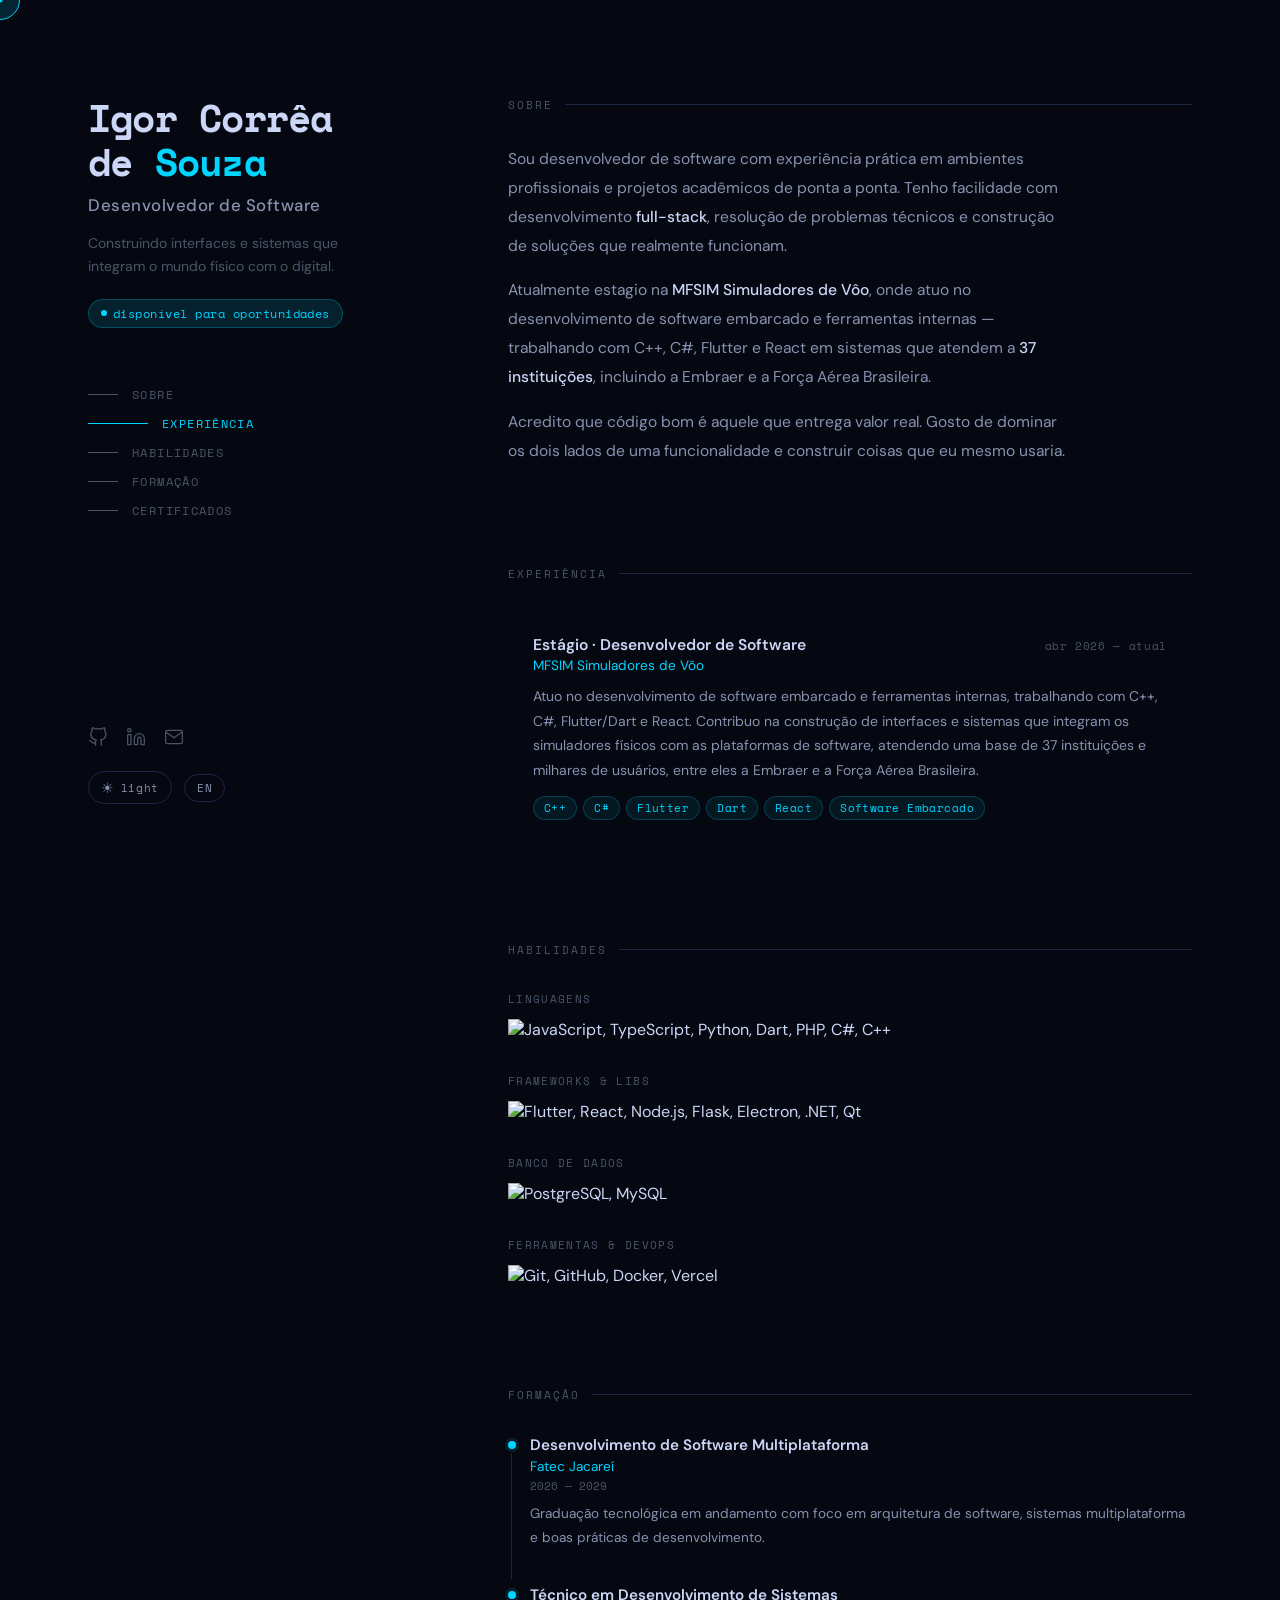
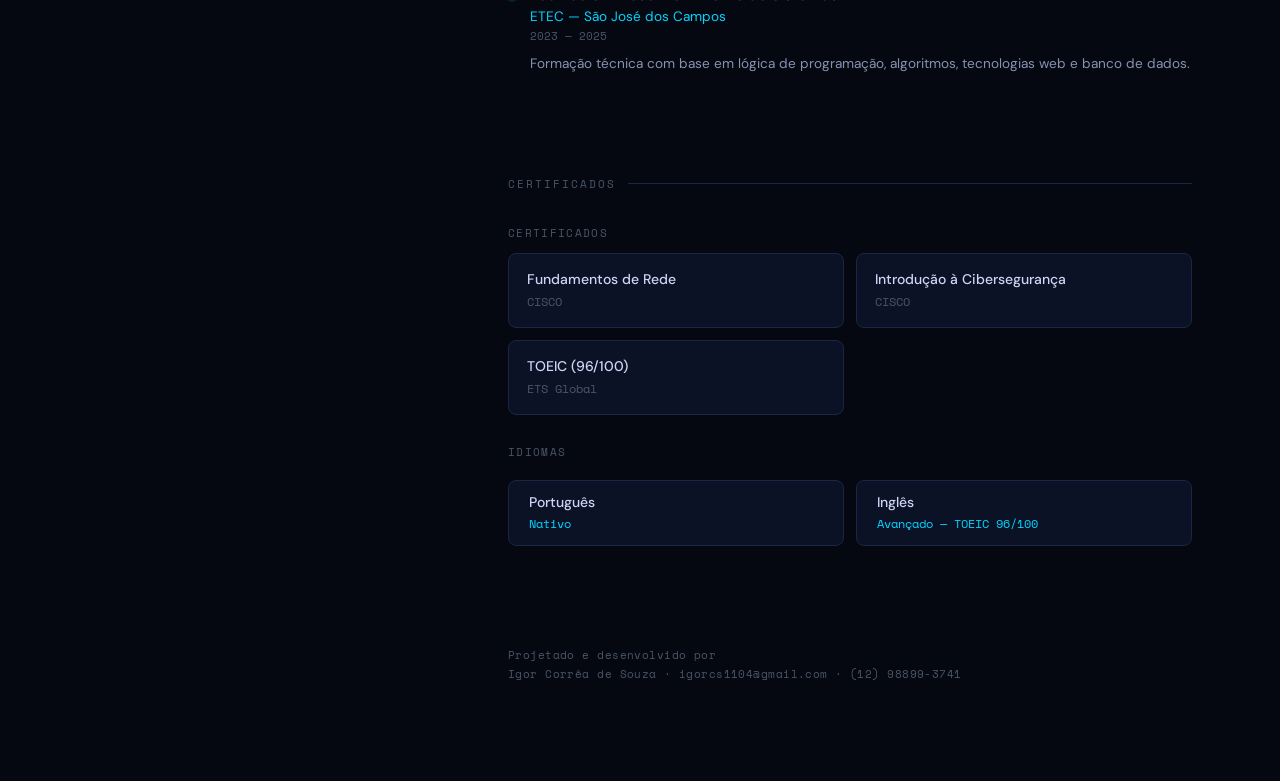
==== index.html @ 8dcab830 "fix project directory" ====
<!DOCTYPE html>
<html lang="pt-BR">
<head>
<meta charset="UTF-8"/>
<meta name="viewport" content="width=device-width, initial-scale=1.0"/>
<title>Igor Corrêa de Souza — Desenvolvedor de Software</title>
<link rel="preconnect" href="https://fonts.googleapis.com"/>
<link rel="preconnect" href="https://fonts.gstatic.com" crossorigin/>
<link rel="stylesheet" href="static/style.css">
<link href="https://fonts.googleapis.com/css2?family=Space+Mono:ital,wght@0,400;0,700;1,400&family=DM+Sans:ital,opsz,wght@0,9..40,300;0,9..40,400;0,9..40,500;0,9..40,600;1,9..40,300&display=swap" rel="stylesheet"/>
</head>
<body data-theme="dark">

<div id="cursor"></div>
<div id="cursor-dot"></div>

<div class="layout">
  <!-- SIDEBAR -->
  <aside class="sidebar">
    <div class="sidebar-top">
      <h1 class="name">Igor Corrêa<br>de <span>Souza</span></h1>
      <p class="title" data-i18n="title">Desenvolvedor de Software</p>
      <p class="tagline" data-i18n="tagline">Construindo interfaces e sistemas que integram o mundo físico com o digital.</p>
      <div class="status-badge">
        <span class="status-dot"></span>
        <span data-i18n="status">disponível para oportunidades</span>
      </div>
      <nav>
        <a class="nav-item active" href="#about">
          <span class="nav-line"></span>
          <span data-i18n="nav-about">Sobre</span>
        </a>
        <a class="nav-item" href="#experience">
          <span class="nav-line"></span>
          <span data-i18n="nav-experience">Experiência</span>
        </a>
        <a class="nav-item" href="#skills">
          <span class="nav-line"></span>
          <span data-i18n="nav-skills">Habilidades</span>
        </a>
        <a class="nav-item" href="#education">
          <span class="nav-line"></span>
          <span data-i18n="nav-education">Formação</span>
        </a>
        <a class="nav-item" href="#certs">
          <span class="nav-line"></span>
          <span data-i18n="nav-certs">Certificados</span>
        </a>
      </nav>
    </div>

    <div class="sidebar-bottom">
      <div class="social-links">
        <a class="social-link" href="https://github.com/igorcsouzaa" target="_blank" title="GitHub" aria-label="GitHub">
          <svg viewBox="0 0 24 24" fill="none" stroke="currentColor" stroke-width="1.5" stroke-linecap="round" stroke-linejoin="round"><path d="M9 19c-5 1.5-5-2.5-7-3m14 6v-3.87a3.37 3.37 0 0 0-.94-2.61c3.14-.35 6.44-1.54 6.44-7A5.44 5.44 0 0 0 20 4.77 5.07 5.07 0 0 0 19.91 1S18.73.65 16 2.48a13.38 13.38 0 0 0-7 0C6.27.65 5.09 1 5.09 1A5.07 5.07 0 0 0 5 4.77a5.44 5.44 0 0 0-1.5 3.78c0 5.42 3.3 6.61 6.44 7A3.37 3.37 0 0 0 9 18.13V22"/></svg>
        </a>
        <a class="social-link" href="https://www.linkedin.com/in/igor-correa-de-souza/" target="_blank" title="LinkedIn" aria-label="LinkedIn">
          <svg viewBox="0 0 24 24" fill="none" stroke="currentColor" stroke-width="1.5" stroke-linecap="round" stroke-linejoin="round"><path d="M16 8a6 6 0 0 1 6 6v7h-4v-7a2 2 0 0 0-2-2 2 2 0 0 0-2 2v7h-4v-7a6 6 0 0 1 6-6z"/><rect x="2" y="9" width="4" height="12"/><circle cx="4" cy="4" r="2"/></svg>
        </a>
        <a class="social-link" href="mailto:igorcs1104@gmail.com" title="Email" aria-label="Email">
          <svg viewBox="0 0 24 24" fill="none" stroke="currentColor" stroke-width="1.5" stroke-linecap="round" stroke-linejoin="round"><path d="M4 4h16c1.1 0 2 .9 2 2v12c0 1.1-.9 2-2 2H4c-1.1 0-2-.9-2-2V6c0-1.1.9-2 2-2z"/><polyline points="22,6 12,13 2,6"/></svg>
        </a>
      </div>
      <div class="controls">
        <button class="theme-toggle" id="themeBtn" aria-label="Toggle theme">
          <span class="theme-icon" id="themeIcon">☀</span>
          <span id="themeLabel">light</span>
        </button>
        <button class="lang-toggle" id="langBtn" aria-label="Toggle language">EN</button>
      </div>
    </div>
  </aside>

  <!-- MAIN CONTENT -->
  <main class="content">

    <!-- ABOUT -->
    <section id="about">
      <p class="section-label" data-i18n="nav-about">Sobre</p>
      <div class="about-text" id="about-text"></div>
    </section>

    <!-- EXPERIENCE -->
    <section id="experience">
      <p class="section-label" data-i18n="nav-experience">Experiência</p>
      <div id="experience-list"></div>
    </section>

    <!-- SKILLS -->
    <section id="skills">
      <p class="section-label" data-i18n="nav-skills">Habilidades</p>
      <div id="skills-content"></div>
    </section>

    <!-- EDUCATION -->
    <section id="education">
      <p class="section-label" data-i18n="nav-education">Formação</p>
      <div id="education-list"></div>
    </section>

    <!-- CERTS -->
    <section id="certs">
      <p class="section-label" data-i18n="nav-certs">Certificados & Idiomas</p>
      <div id="certs-content"></div>
    </section>

    <footer>
      <p data-i18n="footer-built">Projetado e desenvolvido por</p>
      <p>Igor Corrêa de Souza · <a href="mailto:igorcs1104@gmail.com">igorcs1104@gmail.com</a> · <a href="tel:+5512988993741">(12) 98899-3741</a></p>
    </footer>

  </main>
</div>
<script src="static/script.js"></script>
</body>
</html>
---- static/style.css ----
*,*::before,*::after{box-sizing:border-box;margin:0;padding:0}

:root{
--bg-primary:#050810;
--bg-secondary:#080d1a;
--bg-card:#0c1225;
--bg-hover:#0f1730;
--accent:#00d4ff;
--accent-dim:rgba(0,212,255,0.12);
--accent-glow:rgba(0,212,255,0.06);
--text-primary:#ccd6f6;
--text-secondary:#8892b0;
--text-muted:#4a5568;
--border:#1a2744;
--border-accent:rgba(0,212,255,0.25);
--nav-active:#00d4ff;
--tag-bg:rgba(0,212,255,0.08);
--tag-color:#00d4ff;
--tag-border:rgba(0,212,255,0.2);
--timeline-dot:#00d4ff;
--scrollbar:#1a2744;
--cursor-color:rgba(0,212,255,0.15);
}

[data-theme="light"]{
--bg-primary:#faf7f2;
--bg-secondary:#f5f0e8;
--bg-card:#fff;
--bg-hover:#f0ebe0;
--accent:#5c6bc0;
--accent-dim:rgba(92,107,192,0.1);
--accent-glow:rgba(92,107,192,0.05);
--text-primary:#2d3748;
--text-secondary:#718096;
--text-muted:#a0aec0;
--border:#e2d9cc;
--border-accent:rgba(92,107,192,0.25);
--nav-active:#5c6bc0;
--tag-bg:rgba(92,107,192,0.08);
--tag-color:#5c6bc0;
--tag-border:rgba(92,107,192,0.2);
--timeline-dot:#5c6bc0;
--scrollbar:#e2d9cc;
--cursor-color:rgba(92,107,192,0.12);
}

html{scroll-behavior:smooth}

body{
font-family:'DM Sans',sans-serif;
background:var(--bg-primary);
color:var(--text-primary);
min-height:100vh;
transition:background 0.4s ease,color 0.3s ease;
cursor:none;
}

#cursor{
position:fixed;
width:40px;height:40px;
border-radius:50%;
background:var(--cursor-color);
border:1px solid var(--accent);
pointer-events:none;
z-index:9999;
transform:translate(-50%,-50%);
transition:transform 0.08s ease,opacity 0.3s,background 0.3s,border-color 0.3s;
mix-blend-mode:normal;
}
#cursor-dot{
position:fixed;
width:5px;height:5px;
border-radius:50%;
background:var(--accent);
pointer-events:none;
z-index:10000;
transform:translate(-50%,-50%);
transition:transform 0.04s ease,background 0.3s;
}
#cursor.hovering{width:60px;height:60px;background:var(--accent-dim)}

::selection{background:var(--accent-dim);color:var(--accent)}

::-webkit-scrollbar{width:4px}
::-webkit-scrollbar-track{background:transparent}
::-webkit-scrollbar-thumb{background:var(--scrollbar);border-radius:4px}

.layout{
display:flex;
max-width:1200px;
margin:0 auto;
min-height:100vh;
padding:0 48px;
gap:80px;
}

/* LEFT SIDE */
.sidebar{
width:340px;
min-width:340px;
padding:96px 0 96px;
position:sticky;
top:0;
height:100vh;
display:flex;
flex-direction:column;
justify-content:space-between;
}

.sidebar-top{}

.name{
font-family:'Space Mono',monospace;
font-size:2.4rem;
font-weight:700;
color:var(--text-primary);
line-height:1.15;
letter-spacing:-0.02em;
transition:color 0.3s;
}
.name span{color:var(--accent)}

.title{
font-size:1.05rem;
font-weight:500;
color:var(--text-secondary);
margin-top:10px;
letter-spacing:0.03em;
transition:color 0.3s;
}

.tagline{
font-size:0.875rem;
color:var(--text-muted);
margin-top:16px;
line-height:1.65;
max-width:260px;
transition:color 0.3s;
}

.status-badge{
display:inline-flex;
align-items:center;
gap:6px;
margin-top:20px;
padding:5px 12px;
border-radius:20px;
background:var(--accent-dim);
border:1px solid var(--border-accent);
font-size:0.75rem;
font-family:'Space Mono',monospace;
color:var(--accent);
letter-spacing:0.04em;
}
.status-dot{
width:6px;height:6px;
border-radius:50%;
background:var(--accent);
animation:pulse 2s infinite;
}
@keyframes pulse{0%,100%{opacity:1}50%{opacity:0.3}}

nav{margin-top:52px}
.nav-item{
display:flex;
align-items:center;
gap:14px;
padding:6px 0;
cursor:pointer;
text-decoration:none;
color:var(--text-muted);
font-family:'Space Mono',monospace;
font-size:0.72rem;
letter-spacing:0.12em;
text-transform:uppercase;
transition:color 0.2s;
}
.nav-line{
width:30px;height:1px;
background:var(--text-muted);
transition:width 0.3s,background 0.2s;
}
.nav-item:hover,.nav-item.active{color:var(--nav-active)}
.nav-item:hover .nav-line,.nav-item.active .nav-line{
width:60px;
background:var(--nav-active);
}

.sidebar-bottom{}

.social-links{
display:flex;
gap:18px;
margin-bottom:24px;
}
.social-link{
color:var(--text-muted);
text-decoration:none;
transition:color 0.2s,transform 0.2s;
display:flex;
align-items:center;
}
.social-link:hover{color:var(--accent);transform:translateY(-2px)}
.social-link svg{width:20px;height:20px}

.controls{
display:flex;
align-items:center;
gap:12px;
}

.theme-toggle{
background:none;
border:1px solid var(--border);
border-radius:20px;
padding:5px 12px;
cursor:pointer;
font-family:'Space Mono',monospace;
font-size:0.68rem;
color:var(--text-secondary);
letter-spacing:0.06em;
transition:all 0.2s;
display:flex;
align-items:center;
gap:6px;
}
.theme-toggle:hover{border-color:var(--accent);color:var(--accent)}
.theme-icon{font-size:14px}

.lang-toggle{
background:none;
border:1px solid var(--border);
border-radius:20px;
padding:5px 12px;
cursor:pointer;
font-family:'Space Mono',monospace;
font-size:0.68rem;
color:var(--text-secondary);
letter-spacing:0.06em;
transition:all 0.2s;
}
.lang-toggle:hover{border-color:var(--accent);color:var(--accent)}

/* RIGHT SIDE */
.content{
flex:1;
padding:96px 0 96px;
}

section{
margin-bottom:100px;
scroll-margin-top:96px;
}

.section-label{
font-family:'Space Mono',monospace;
font-size:0.7rem;
letter-spacing:0.18em;
text-transform:uppercase;
color:var(--text-muted);
margin-bottom:32px;
display:flex;
align-items:center;
gap:12px;
}
.section-label::after{
content:'';
flex:1;
height:1px;
background:var(--border);
}

.about-text{
font-size:0.975rem;
line-height:1.85;
color:var(--text-secondary);
max-width:560px;
}
.about-text p{margin-bottom:16px}
.about-text p:last-child{margin-bottom:0}
.about-text strong,.highlight{color:var(--text-primary);font-weight:500}
.about-link{color:var(--accent);text-decoration:none;border-bottom:1px solid transparent;transition:border-color 0.2s}
.about-link:hover{border-color:var(--accent)}

/* EXPERIENCE */
.exp-card{
position:relative;
padding:20px 24px;
border-radius:8px;
border:1px solid transparent;
margin-bottom:4px;
transition:background 0.2s,border-color 0.2s;
cursor:default;
}
.exp-card:hover{
background:var(--bg-card);
border-color:var(--border);
}
.exp-header{
display:flex;
justify-content:space-between;
align-items:flex-start;
gap:16px;
margin-bottom:6px;
}
.exp-period{
font-family:'Space Mono',monospace;
font-size:0.68rem;
color:var(--text-muted);
letter-spacing:0.06em;
white-space:nowrap;
margin-top:3px;
}
.exp-role{
font-size:0.975rem;
font-weight:600;
color:var(--text-primary);
transition:color 0.2s;
}
.exp-card:hover .exp-role{color:var(--accent)}
.exp-company{
font-size:0.85rem;
color:var(--accent);
margin-top:2px;
font-weight:400;
}
.exp-desc{
font-size:0.875rem;
line-height:1.75;
color:var(--text-secondary);
margin-top:10px;
}
.exp-tags{
display:flex;
flex-wrap:wrap;
gap:6px;
margin-top:14px;
}
.tag{
font-family:'Space Mono',monospace;
font-size:0.68rem;
padding:3px 10px;
border-radius:20px;
background:var(--tag-bg);
color:var(--tag-color);
border:1px solid var(--tag-border);
letter-spacing:0.04em;
}

/* SKILLS */
.skills-group{
margin-bottom:32px;
}
.skills-group-label{
font-family:'Space Mono',monospace;
font-size:0.7rem;
letter-spacing:0.12em;
text-transform:uppercase;
color:var(--text-muted);
margin-bottom:12px;
}
.skills-grid{
display:flex;
flex-wrap:wrap;
gap:8px;
}
.skill-badge{
display:flex;
align-items:center;
gap:7px;
padding:6px 14px;
border-radius:6px;
border:1px solid var(--border);
background:var(--bg-card);
font-size:0.82rem;
color:var(--text-secondary);
transition:all 0.2s;
}
.skill-badge:hover{
border-color:var(--border-accent);
color:var(--text-primary);
background:var(--accent-dim);
}
.skill-icon{font-size:15px}

/* EDUCATION */
.edu-item{
position:relative;
padding-left:22px;
margin-bottom:36px;
}
.edu-item::before{
content:'';
position:absolute;
left:0;top:6px;
width:8px;height:8px;
border-radius:50%;
background:var(--timeline-dot);
box-shadow:0 0 0 3px var(--accent-dim);
}
.edu-item::after{
content:'';
position:absolute;
left:3px;top:18px;
width:1px;
height:calc(100% + 12px);
background:var(--border);
}
.edu-item:last-child::after{display:none}
.edu-degree{
font-size:0.95rem;
font-weight:600;
color:var(--text-primary);
}
.edu-school{
font-size:0.85rem;
color:var(--accent);
margin-top:3px;
}
.edu-period{
font-family:'Space Mono',monospace;
font-size:0.68rem;
color:var(--text-muted);
margin-top:3px;
}
.edu-desc{
font-size:0.85rem;
line-height:1.7;
color:var(--text-secondary);
margin-top:8px;
}

/* CERTS */
.cert-grid{
display:grid;
grid-template-columns:1fr 1fr;
gap:12px;
}
.cert-card{
padding:16px 18px;
border-radius:8px;
background:var(--bg-card);
border:1px solid var(--border);
transition:all 0.2s;
}
.cert-card:hover{border-color:var(--border-accent);transform:translateY(-2px)}
.cert-name{font-size:0.875rem;font-weight:500;color:var(--text-primary)}
.cert-issuer{font-size:0.78rem;color:var(--text-muted);margin-top:4px;font-family:'Space Mono',monospace}

.lang-grid{
display:flex;
gap:12px;
margin-top:20px;
}
.lang-card{
padding:12px 20px;
border-radius:8px;
background:var(--bg-card);
border:1px solid var(--border);
flex:1;
}
.lang-name{font-size:0.875rem;font-weight:500;color:var(--text-primary)}
.lang-level{font-size:0.78rem;color:var(--accent);margin-top:3px;font-family:'Space Mono',monospace}

footer{
font-family:'Space Mono',monospace;
font-size:0.68rem;
color:var(--text-muted);
letter-spacing:0.04em;
line-height:1.8;
}
footer a{color:var(--text-muted);text-decoration:none;transition:color 0.2s}
footer a:hover{color:var(--accent)}

/* ANIMATIONS */
@keyframes fadeUp{
from{opacity:0;transform:translateY(24px)}
to{opacity:1;transform:translateY(0)}
}
.sidebar-top{animation:fadeUp 0.7s ease both}
nav{animation:fadeUp 0.7s 0.1s ease both}
.sidebar-bottom{animation:fadeUp 0.7s 0.2s ease both}
.content section{animation:fadeUp 0.7s ease both}
.content section:nth-child(2){animation-delay:0.1s}
.content section:nth-child(3){animation-delay:0.15s}
.content section:nth-child(4){animation-delay:0.2s}
.content section:nth-child(5){animation-delay:0.25s}

/* RESPONSIVE */
@media(max-width:900px){
body{cursor:auto}
#cursor,#cursor-dot{display:none}
.layout{flex-direction:column;padding:0 24px;gap:0}
.sidebar{position:static;width:100%;min-width:auto;height:auto;padding:48px 0 32px}
.content{padding:0 0 64px}
.cert-grid{grid-template-columns:1fr}
}
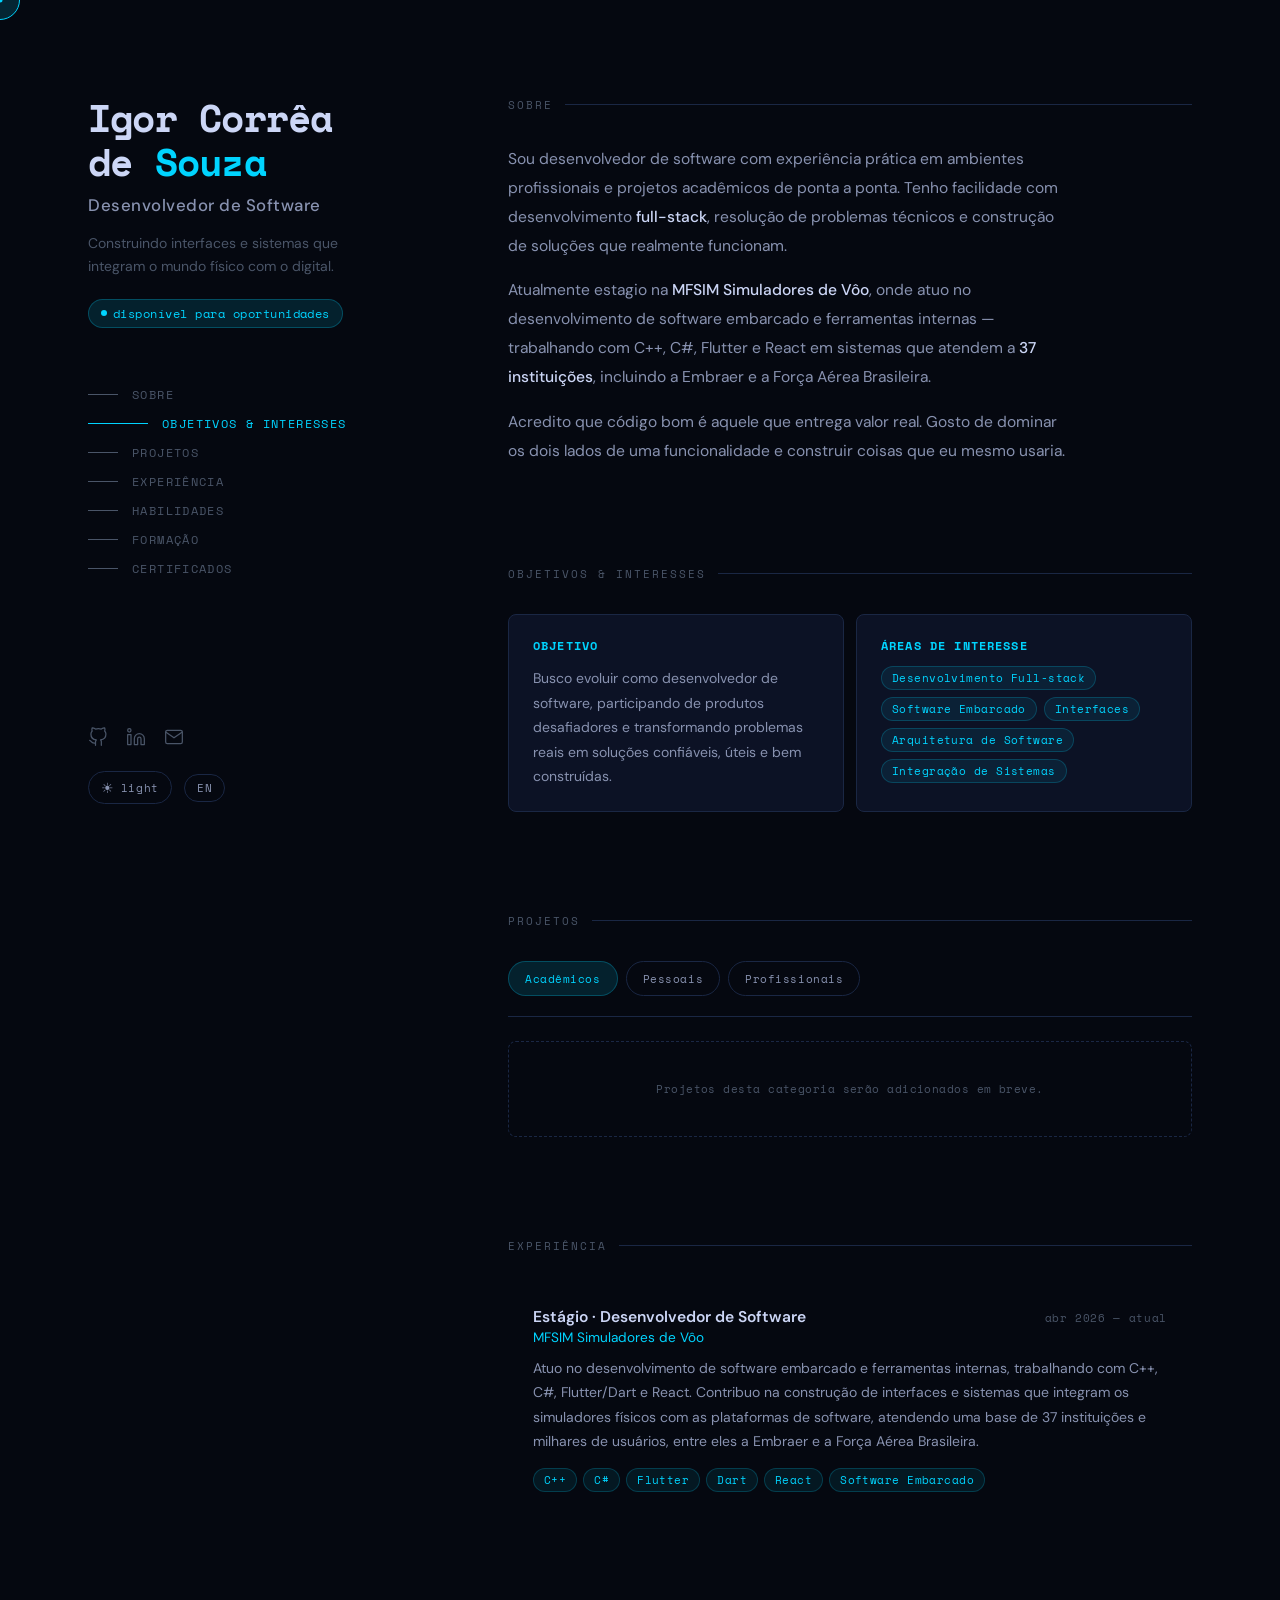
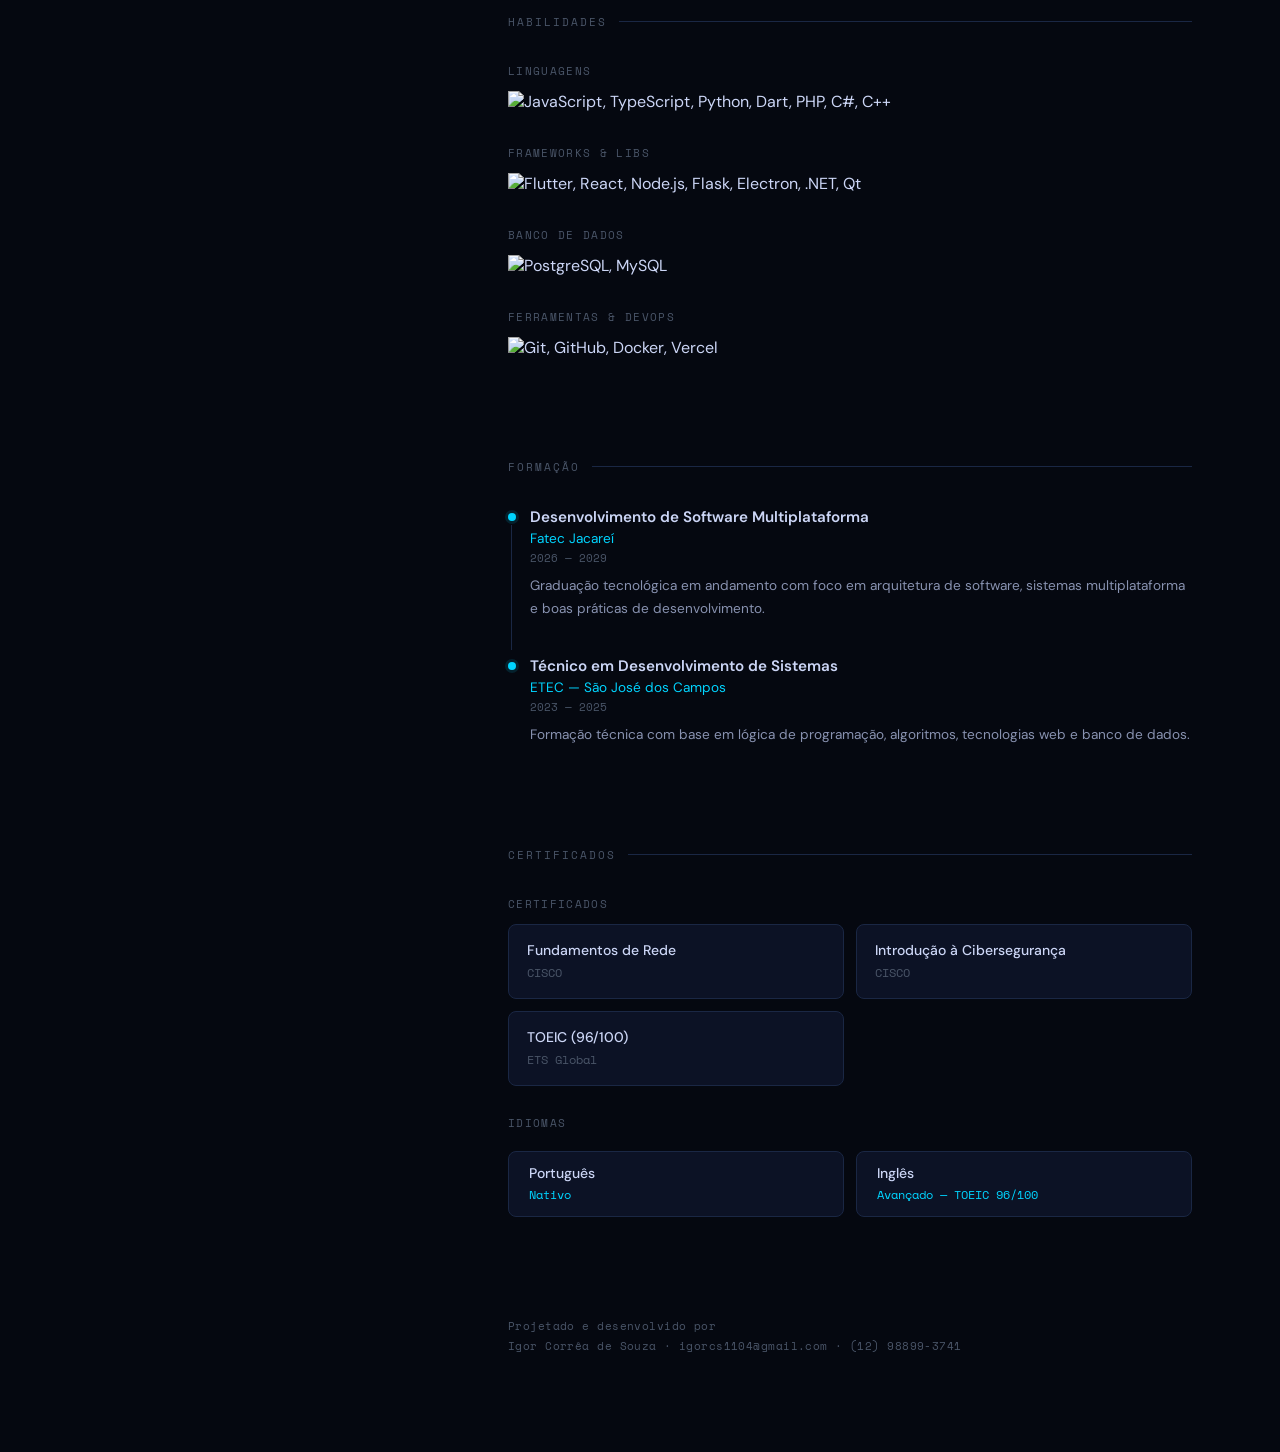
==== commit e03a2c86: "add new sections" ====
--- a/index.html
+++ b/index.html
@@ -29,6 +29,14 @@
         <a class="nav-item active" href="#about">
           <span class="nav-line"></span>
           <span data-i18n="nav-about">Sobre</span>
+        </a>
+        <a class="nav-item" href="#goals">
+          <span class="nav-line"></span>
+          <span data-i18n="nav-goals">Objetivos & Interesses</span>
+        </a>
+        <a class="nav-item" href="#projects">
+          <span class="nav-line"></span>
+          <span data-i18n="nav-projects">Projetos</span>
         </a>
         <a class="nav-item" href="#experience">
           <span class="nav-line"></span>
@@ -80,6 +88,23 @@
       <div class="about-text" id="about-text"></div>
     </section>
 
+    <!-- GOALS & INTERESTS -->
+    <section id="goals">
+      <p class="section-label" data-i18n="nav-goals">Objetivos & Interesses</p>
+      <div id="goals-content"></div>
+    </section>
+
+    <!-- PROJECTS -->
+    <section id="projects">
+      <p class="section-label" data-i18n="nav-projects">Projetos</p>
+      <div class="project-tabs" role="tablist" aria-label="Categorias de projetos">
+        <button class="project-tab active" id="tab-academic" role="tab" aria-selected="true" aria-controls="projects-list" data-project-category="academic" data-i18n="projects-academic">Acadêmicos</button>
+        <button class="project-tab" id="tab-personal" role="tab" aria-selected="false" aria-controls="projects-list" data-project-category="personal" data-i18n="projects-personal">Pessoais</button>
+        <button class="project-tab" id="tab-professional" role="tab" aria-selected="false" aria-controls="projects-list" data-project-category="professional" data-i18n="projects-professional">Profissionais</button>
+      </div>
+      <div id="projects-list" class="projects-grid" role="tabpanel" aria-labelledby="tab-academic"></div>
+    </section>
+
     <!-- EXPERIENCE -->
     <section id="experience">
       <p class="section-label" data-i18n="nav-experience">Experiência</p>
--- a/static/style.css
+++ b/static/style.css
@@ -282,6 +282,21 @@
 .about-link{color:var(--accent);text-decoration:none;border-bottom:1px solid transparent;transition:border-color 0.2s}
 .about-link:hover{border-color:var(--accent)}
 
+/* GOALS & INTERESTS */
+.goals-grid{display:grid;grid-template-columns:1fr 1fr;gap:12px}
+.goal-card{padding:22px 24px;border-radius:8px;background:var(--bg-card);border:1px solid var(--border)}
+.goal-card-title{font-family:'Space Mono',monospace;font-size:0.72rem;letter-spacing:0.1em;text-transform:uppercase;color:var(--accent);margin-bottom:12px}
+.goal-card p{font-size:0.875rem;line-height:1.75;color:var(--text-secondary)}
+.interest-tags{display:flex;flex-wrap:wrap;gap:7px}
+
+/* PROJECTS */
+.project-tabs{display:flex;gap:8px;padding-bottom:20px;border-bottom:1px solid var(--border);margin-bottom:24px}
+.project-tab{padding:8px 16px;border:1px solid var(--border);border-radius:20px;background:transparent;color:var(--text-secondary);font-family:'Space Mono',monospace;font-size:0.7rem;letter-spacing:0.05em;cursor:pointer;transition:all 0.2s}
+.project-tab:hover,.project-tab.active{color:var(--accent);border-color:var(--border-accent);background:var(--accent-dim)}
+.project-tab:focus-visible{outline:2px solid var(--accent);outline-offset:3px}
+.projects-grid{display:grid;grid-template-columns:repeat(2,minmax(0,1fr));gap:12px;min-height:96px}
+.projects-empty{grid-column:1/-1;display:flex;align-items:center;justify-content:center;min-height:96px;padding:24px;border:1px dashed var(--border);border-radius:8px;color:var(--text-muted);font-family:'Space Mono',monospace;font-size:0.7rem;letter-spacing:0.04em;text-align:center}
+
 /* EXPERIENCE */
 .exp-card{
 position:relative;
@@ -494,4 +509,10 @@
 .sidebar{position:static;width:100%;min-width:auto;height:auto;padding:48px 0 32px}
 .content{padding:0 0 64px}
 .cert-grid{grid-template-columns:1fr}
-}+.goals-grid,.projects-grid{grid-template-columns:1fr}
+}
+
+@media(max-width:480px){
+.project-tabs{flex-wrap:wrap}
+.project-tab{flex:1;padding-left:10px;padding-right:10px}
+}
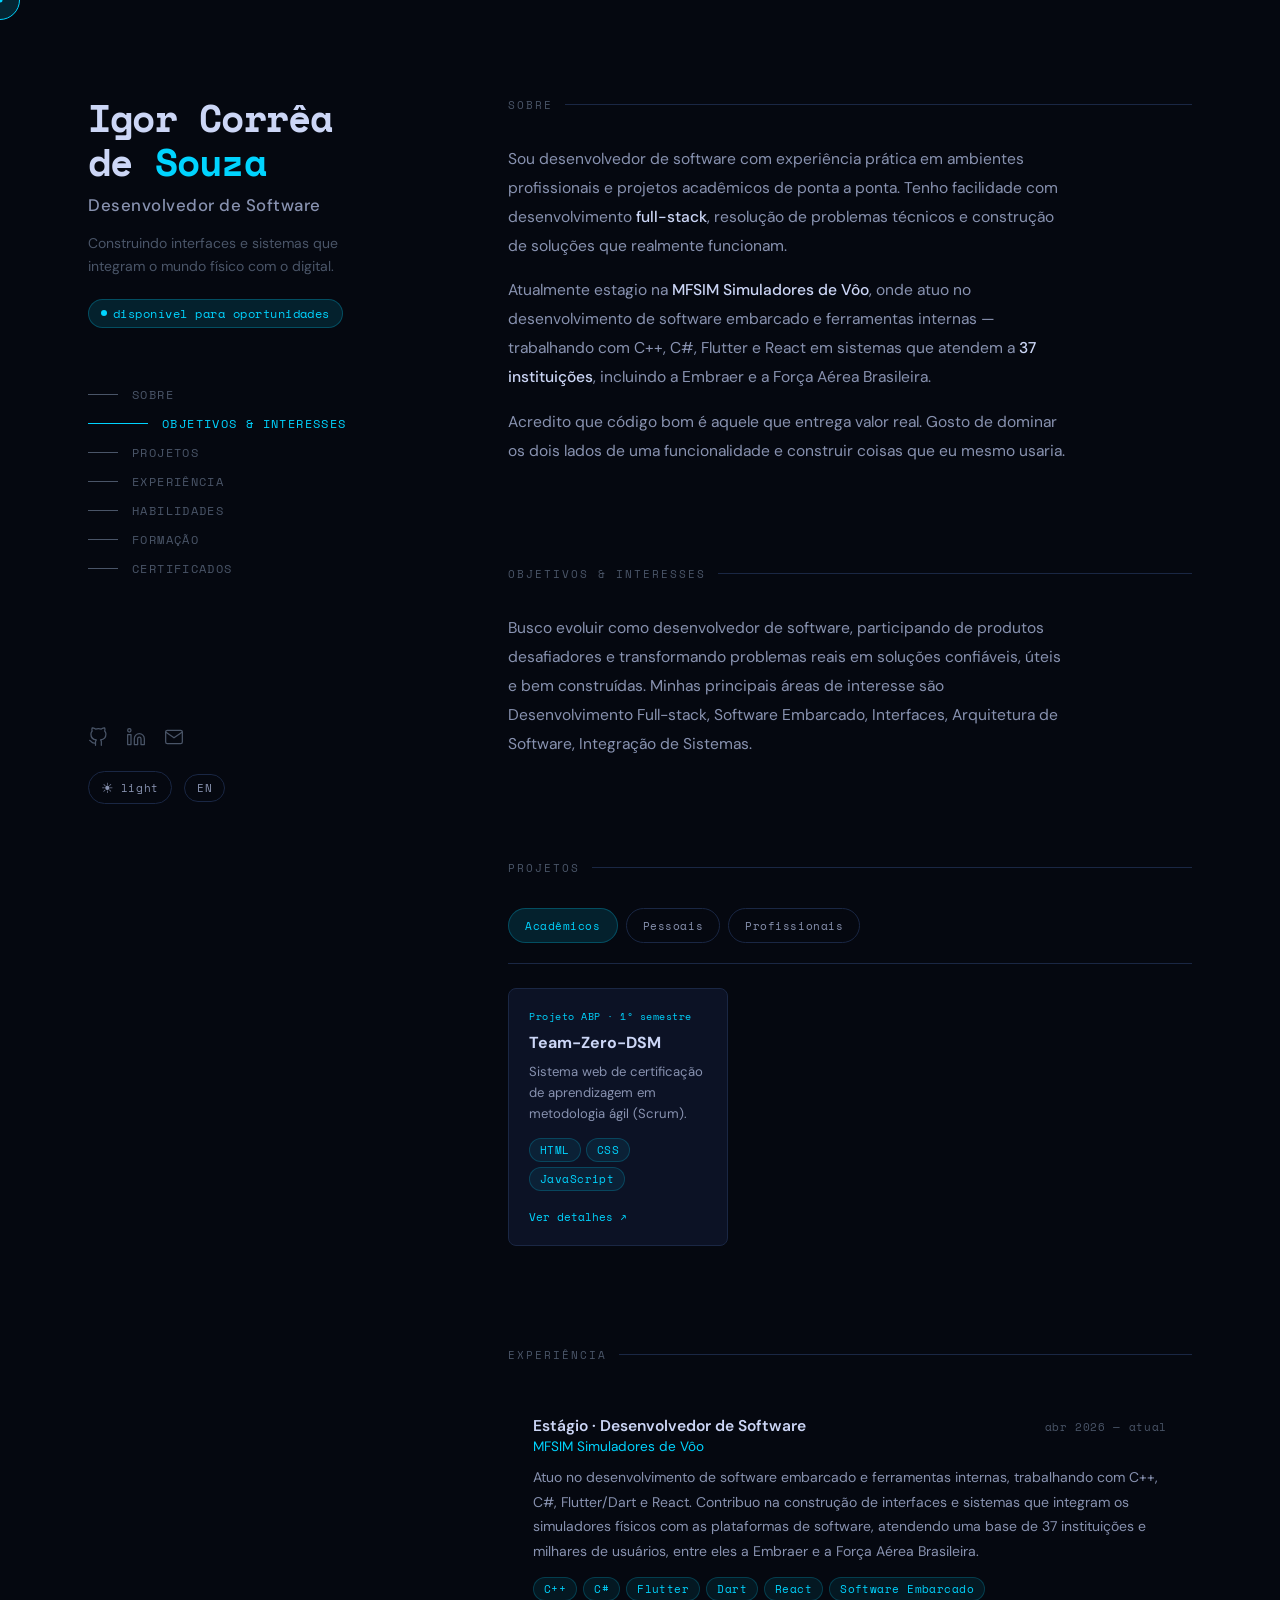
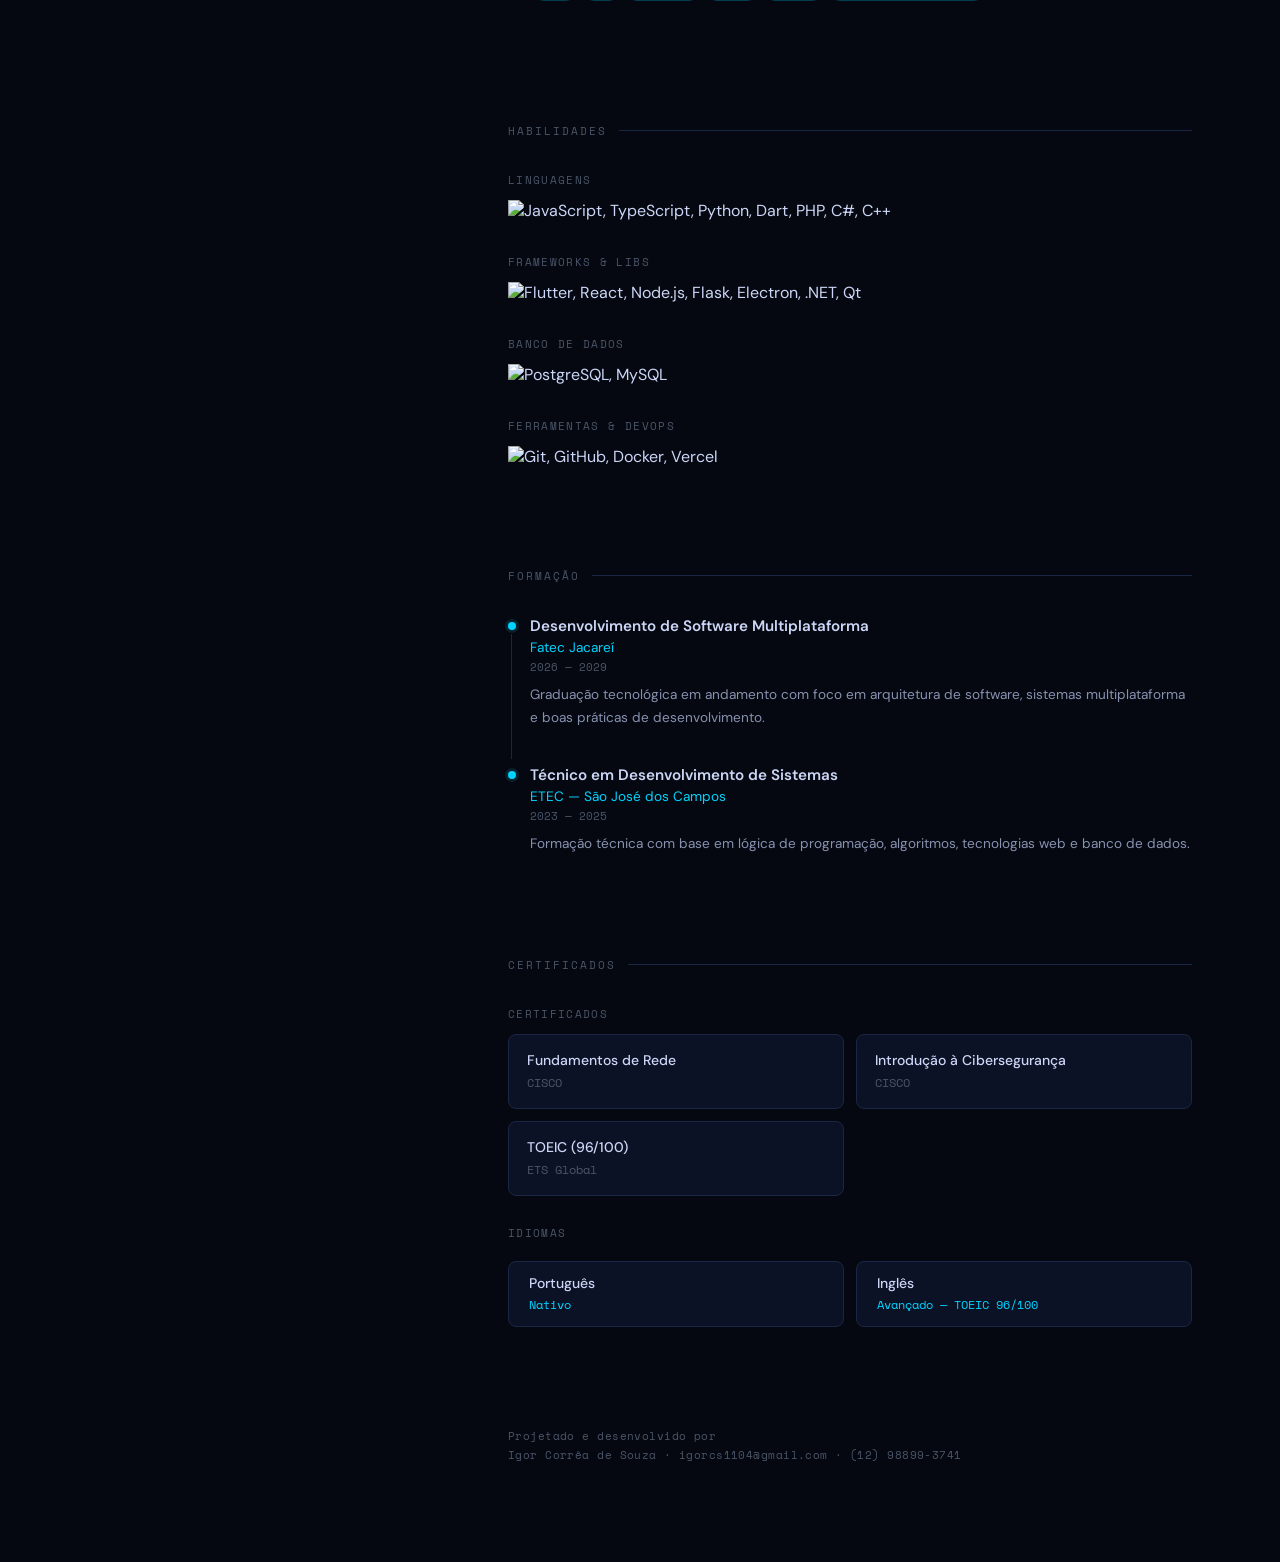
==== commit b57b3a52: "projeto acad" ====
--- a/index.html
+++ b/index.html
@@ -105,6 +105,14 @@
       <div id="projects-list" class="projects-grid" role="tabpanel" aria-labelledby="tab-academic"></div>
     </section>
 
+    <div class="project-modal" id="project-modal" aria-hidden="true">
+      <div class="project-modal-backdrop" data-modal-close></div>
+      <article class="project-modal-dialog" role="dialog" aria-modal="true" aria-labelledby="project-modal-title">
+        <button class="project-modal-close" type="button" aria-label="Fechar" data-modal-close>&times;</button>
+        <div class="project-modal-content" id="project-modal-content"></div>
+      </article>
+    </div>
+
     <!-- EXPERIENCE -->
     <section id="experience">
       <p class="section-label" data-i18n="nav-experience">Experiência</p>
--- a/static/style.css
+++ b/static/style.css
@@ -283,19 +283,42 @@
 .about-link:hover{border-color:var(--accent)}
 
 /* GOALS & INTERESTS */
-.goals-grid{display:grid;grid-template-columns:1fr 1fr;gap:12px}
-.goal-card{padding:22px 24px;border-radius:8px;background:var(--bg-card);border:1px solid var(--border)}
-.goal-card-title{font-family:'Space Mono',monospace;font-size:0.72rem;letter-spacing:0.1em;text-transform:uppercase;color:var(--accent);margin-bottom:12px}
-.goal-card p{font-size:0.875rem;line-height:1.75;color:var(--text-secondary)}
-.interest-tags{display:flex;flex-wrap:wrap;gap:7px}
+.goals-text{font-size:0.975rem;line-height:1.85;color:var(--text-secondary);max-width:560px}
 
 /* PROJECTS */
 .project-tabs{display:flex;gap:8px;padding-bottom:20px;border-bottom:1px solid var(--border);margin-bottom:24px}
 .project-tab{padding:8px 16px;border:1px solid var(--border);border-radius:20px;background:transparent;color:var(--text-secondary);font-family:'Space Mono',monospace;font-size:0.7rem;letter-spacing:0.05em;cursor:pointer;transition:all 0.2s}
 .project-tab:hover,.project-tab.active{color:var(--accent);border-color:var(--border-accent);background:var(--accent-dim)}
 .project-tab:focus-visible{outline:2px solid var(--accent);outline-offset:3px}
-.projects-grid{display:grid;grid-template-columns:repeat(2,minmax(0,1fr));gap:12px;min-height:96px}
+.projects-grid{display:grid;grid-template-columns:repeat(3,minmax(0,1fr));gap:12px;min-height:96px}
 .projects-empty{grid-column:1/-1;display:flex;align-items:center;justify-content:center;min-height:96px;padding:24px;border:1px dashed var(--border);border-radius:8px;color:var(--text-muted);font-family:'Space Mono',monospace;font-size:0.7rem;letter-spacing:0.04em;text-align:center}
+.projects-actions{grid-column:1/-1;display:flex;justify-content:center;margin-top:12px}
+.projects-toggle{padding:8px 18px;border:1px solid var(--border-accent);border-radius:20px;background:var(--accent-dim);color:var(--accent);font-family:'Space Mono',monospace;font-size:0.7rem;letter-spacing:0.05em;cursor:pointer;transition:all 0.2s}
+.projects-toggle:hover{background:var(--bg-hover);transform:translateY(-1px)}
+.projects-toggle:focus-visible{outline:2px solid var(--accent);outline-offset:3px}
+.project-card{display:flex;flex-direction:column;min-height:220px;padding:20px;border:1px solid var(--border);border-radius:8px;background:var(--bg-card);cursor:pointer;transition:transform 0.2s,border-color 0.2s,background 0.2s}
+.project-card:hover,.project-card:focus-visible{transform:translateY(-3px);border-color:var(--border-accent);background:var(--bg-hover);outline:none}
+.project-context{font-family:'Space Mono',monospace;font-size:0.65rem;line-height:1.5;letter-spacing:0.05em;color:var(--accent);margin-bottom:8px}
+.project-title{font-size:1rem;color:var(--text-primary);margin-bottom:8px}
+.project-summary{font-size:0.82rem;line-height:1.6;color:var(--text-secondary);display:-webkit-box;-webkit-line-clamp:3;-webkit-box-orient:vertical;overflow:hidden}
+.project-tech{display:flex;flex-wrap:wrap;gap:5px;margin-top:14px}
+.project-open{margin-top:auto;padding-top:18px;font-family:'Space Mono',monospace;font-size:0.67rem;color:var(--accent)}
+
+body.modal-open{overflow:hidden}
+.project-modal{position:fixed;inset:0;z-index:11000;display:flex;align-items:center;justify-content:center;padding:24px;opacity:0;visibility:hidden;cursor:auto;transition:opacity 0.2s,visibility 0.2s}
+.project-modal.open{opacity:1;visibility:visible}
+.project-modal-backdrop{position:absolute;inset:0;background:rgba(2,5,12,0.82);backdrop-filter:blur(5px)}
+.project-modal-dialog{position:relative;width:min(720px,calc(100vw - 48px));height:min(680px,calc(100vh - 48px));border:1px solid var(--border-accent);border-radius:12px;background:var(--bg-secondary);box-shadow:0 24px 80px rgba(0,0,0,0.45);overflow:hidden;transform:translateY(12px);transition:transform 0.2s}
+.project-modal.open .project-modal-dialog{transform:translateY(0)}
+.project-modal-content{height:100%;overflow-y:auto;padding:42px 40px}
+.project-modal-close{position:absolute;top:14px;right:16px;z-index:1;width:34px;height:34px;border:1px solid var(--border);border-radius:50%;background:var(--bg-card);color:var(--text-secondary);font-size:1.35rem;line-height:1;cursor:pointer;transition:all 0.2s}
+.project-modal-close:hover{color:var(--accent);border-color:var(--border-accent)}
+.project-modal-title{font-size:1.6rem;color:var(--text-primary);margin-bottom:14px}
+.project-modal-tags{display:flex;flex-wrap:wrap;gap:6px;margin-bottom:32px}
+.project-modal-section{margin-top:28px}
+.project-modal-section h3{font-family:'Space Mono',monospace;font-size:0.72rem;letter-spacing:0.1em;text-transform:uppercase;color:var(--accent);margin-bottom:10px}
+.project-modal-section p{font-size:0.9rem;line-height:1.8;color:var(--text-secondary)}
+.project-gallery-empty{display:flex;align-items:center;justify-content:center;min-height:160px;padding:24px;border:1px dashed var(--border);border-radius:8px;color:var(--text-muted);font-family:'Space Mono',monospace;font-size:0.7rem;text-align:center}
 
 /* EXPERIENCE */
 .exp-card{
@@ -509,10 +532,13 @@
 .sidebar{position:static;width:100%;min-width:auto;height:auto;padding:48px 0 32px}
 .content{padding:0 0 64px}
 .cert-grid{grid-template-columns:1fr}
-.goals-grid,.projects-grid{grid-template-columns:1fr}
+.projects-grid{grid-template-columns:1fr}
 }
 
 @media(max-width:480px){
 .project-tabs{flex-wrap:wrap}
 .project-tab{flex:1;padding-left:10px;padding-right:10px}
-}
+.project-modal{padding:12px}
+.project-modal-dialog{width:calc(100vw - 24px);height:calc(100vh - 24px)}
+.project-modal-content{padding:54px 22px 32px}
+}
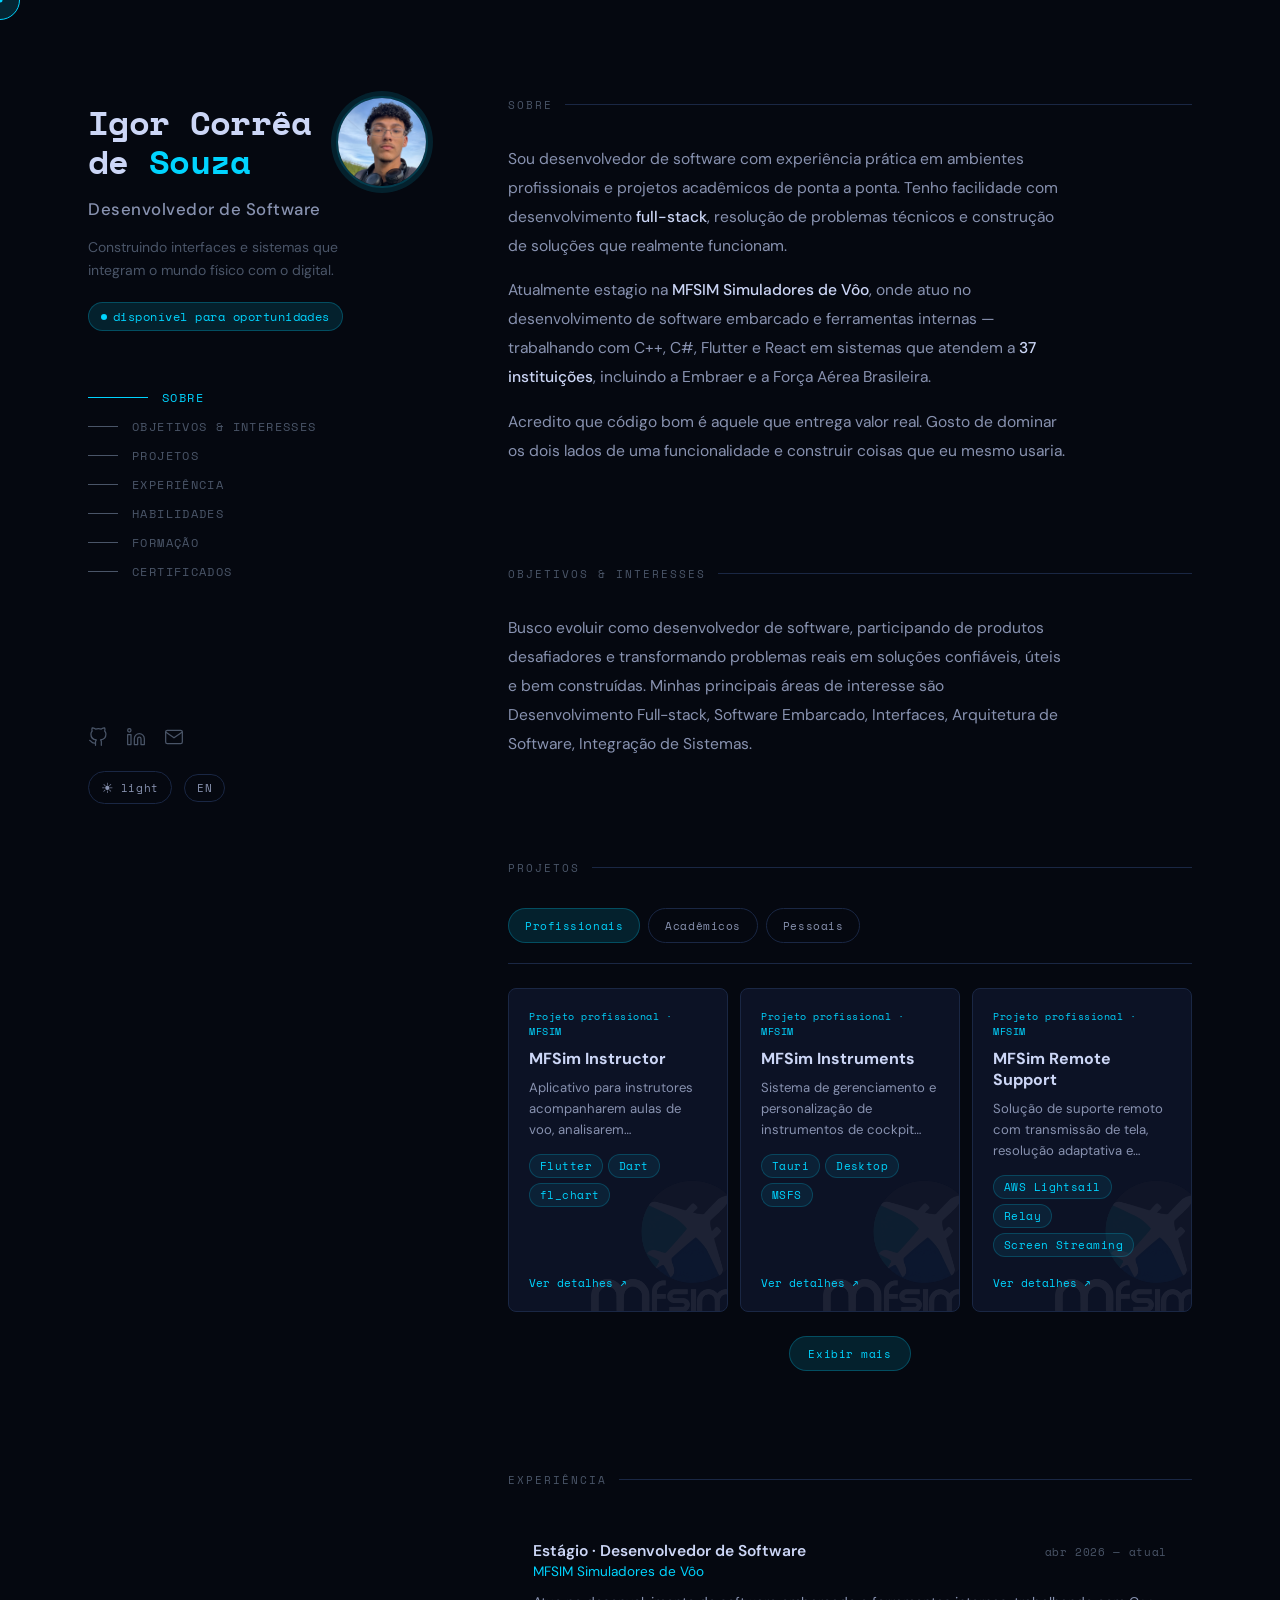
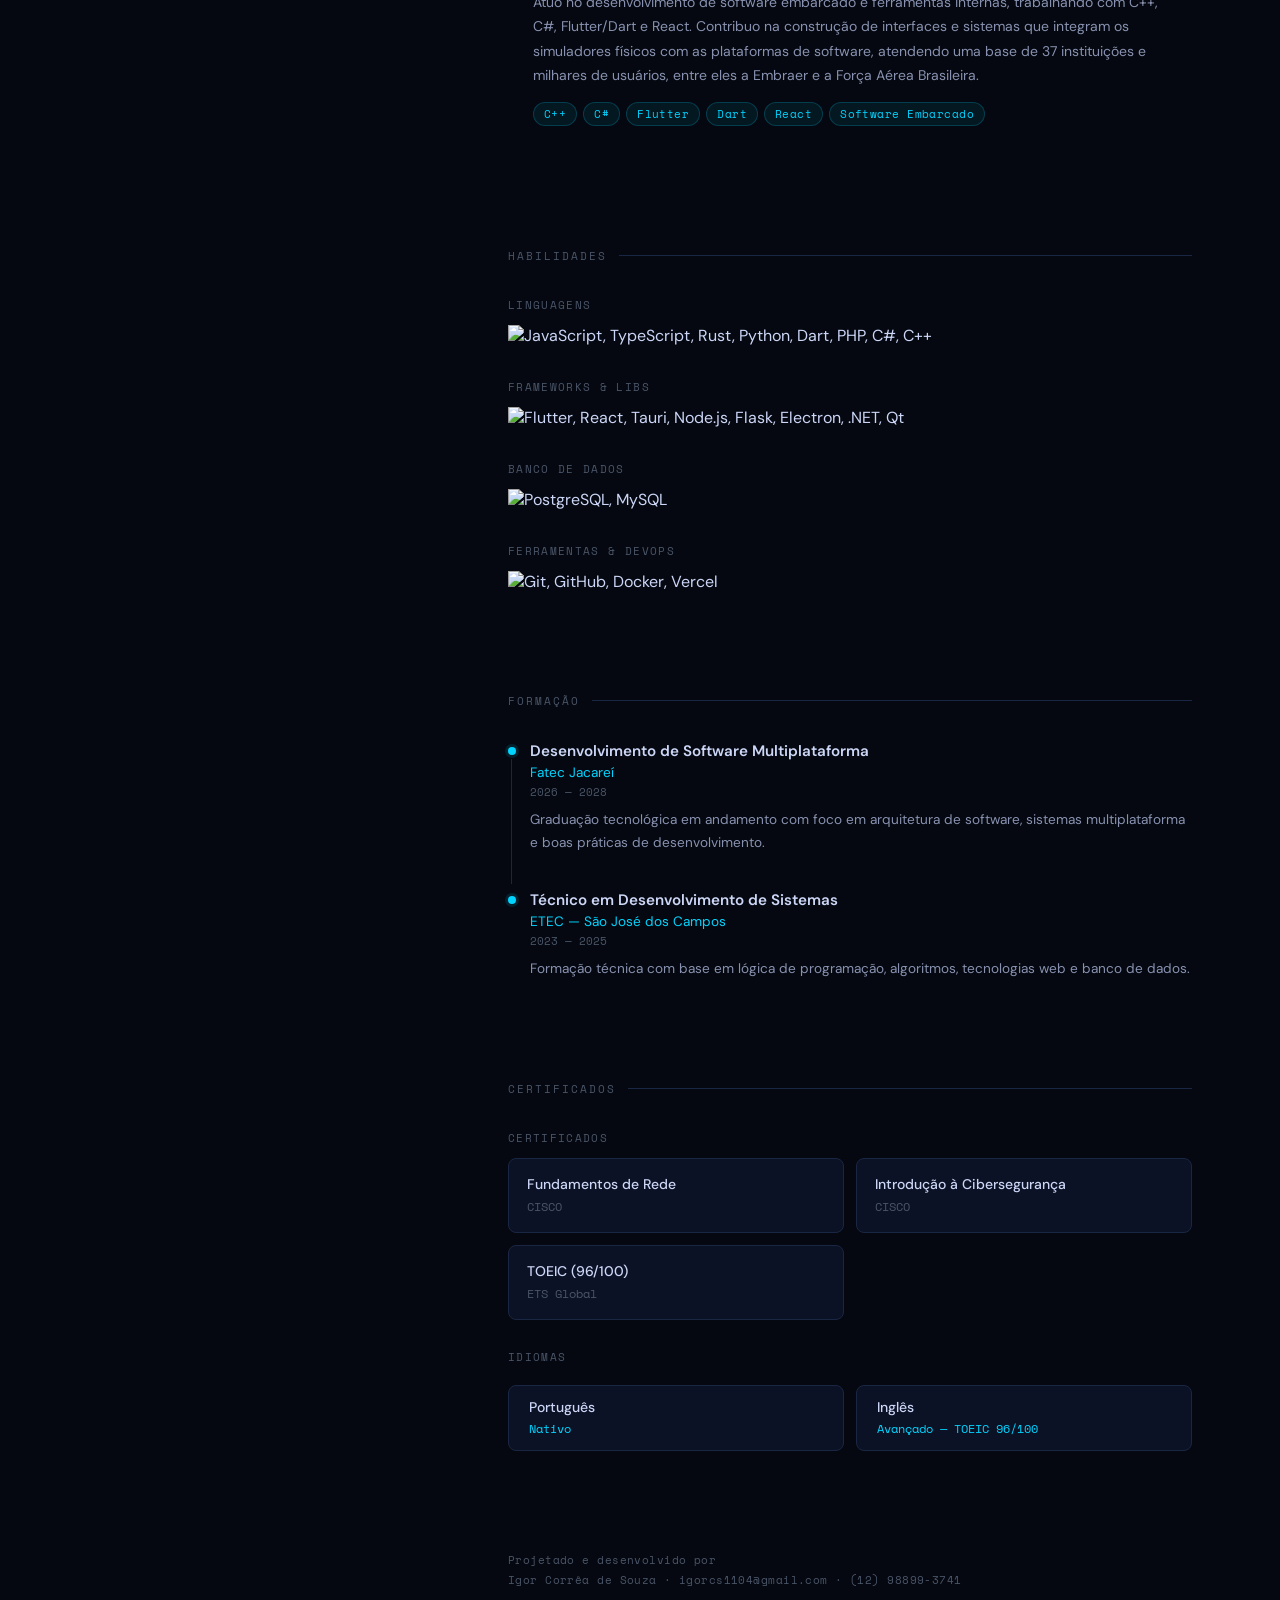
==== commit 35015495: "new habilities" ====
--- a/index.html
+++ b/index.html
@@ -18,7 +18,10 @@
   <!-- SIDEBAR -->
   <aside class="sidebar">
     <div class="sidebar-top">
-      <h1 class="name">Igor Corrêa<br>de <span>Souza</span></h1>
+      <div class="identity-header">
+        <h1 class="name">Igor Corrêa<br>de <span>Souza</span></h1>
+        <img class="profile-photo" src="assets/pfp.png" alt="Foto de perfil de Igor Corrêa de Souza" width="92" height="92">
+      </div>
       <p class="title" data-i18n="title">Desenvolvedor de Software</p>
       <p class="tagline" data-i18n="tagline">Construindo interfaces e sistemas que integram o mundo físico com o digital.</p>
       <div class="status-badge">
@@ -98,11 +101,11 @@
     <section id="projects">
       <p class="section-label" data-i18n="nav-projects">Projetos</p>
       <div class="project-tabs" role="tablist" aria-label="Categorias de projetos">
-        <button class="project-tab active" id="tab-academic" role="tab" aria-selected="true" aria-controls="projects-list" data-project-category="academic" data-i18n="projects-academic">Acadêmicos</button>
+        <button class="project-tab active" id="tab-professional" role="tab" aria-selected="true" aria-controls="projects-list" data-project-category="professional" data-i18n="projects-professional">Profissionais</button>
+        <button class="project-tab" id="tab-academic" role="tab" aria-selected="false" aria-controls="projects-list" data-project-category="academic" data-i18n="projects-academic">Acadêmicos</button>
         <button class="project-tab" id="tab-personal" role="tab" aria-selected="false" aria-controls="projects-list" data-project-category="personal" data-i18n="projects-personal">Pessoais</button>
-        <button class="project-tab" id="tab-professional" role="tab" aria-selected="false" aria-controls="projects-list" data-project-category="professional" data-i18n="projects-professional">Profissionais</button>
       </div>
-      <div id="projects-list" class="projects-grid" role="tabpanel" aria-labelledby="tab-academic"></div>
+      <div id="projects-list" class="projects-grid" role="tabpanel" aria-labelledby="tab-professional"></div>
     </section>
 
     <div class="project-modal" id="project-modal" aria-hidden="true">
--- a/static/style.css
+++ b/static/style.css
@@ -109,6 +109,27 @@
 
 .sidebar-top{}
 
+.identity-header{
+display:flex;
+align-items:center;
+justify-content:space-between;
+gap:20px;
+}
+.identity-header .name{font-size:2.1rem;min-width:0}
+
+.profile-photo{
+width:92px;
+height:92px;
+flex:0 0 92px;
+display:block;
+object-fit:cover;
+object-position:center;
+border-radius:50%;
+border:2px solid var(--border-accent);
+box-shadow:0 0 0 5px var(--accent-dim);
+transition:border-color 0.3s,box-shadow 0.3s;
+}
+
 .name{
 font-family:'Space Mono',monospace;
 font-size:2.4rem;
@@ -296,8 +317,10 @@
 .projects-toggle{padding:8px 18px;border:1px solid var(--border-accent);border-radius:20px;background:var(--accent-dim);color:var(--accent);font-family:'Space Mono',monospace;font-size:0.7rem;letter-spacing:0.05em;cursor:pointer;transition:all 0.2s}
 .projects-toggle:hover{background:var(--bg-hover);transform:translateY(-1px)}
 .projects-toggle:focus-visible{outline:2px solid var(--accent);outline-offset:3px}
-.project-card{display:flex;flex-direction:column;min-height:220px;padding:20px;border:1px solid var(--border);border-radius:8px;background:var(--bg-card);cursor:pointer;transition:transform 0.2s,border-color 0.2s,background 0.2s}
+.project-card{position:relative;isolation:isolate;display:flex;flex-direction:column;min-height:220px;padding:20px;border:1px solid var(--border);border-radius:8px;background:var(--bg-card);cursor:pointer;overflow:hidden;transition:transform 0.2s,border-color 0.2s,background 0.2s}
 .project-card:hover,.project-card:focus-visible{transform:translateY(-3px);border-color:var(--border-accent);background:var(--bg-hover);outline:none}
+.project-card-professional::before{content:"";position:absolute;z-index:0;right:-18px;bottom:-22px;width:155px;height:155px;background:url('../assets/mfsim.png') center/contain no-repeat;opacity:0.07;pointer-events:none}
+.project-card-professional>*{position:relative;z-index:1}
 .project-context{font-family:'Space Mono',monospace;font-size:0.65rem;line-height:1.5;letter-spacing:0.05em;color:var(--accent);margin-bottom:8px}
 .project-title{font-size:1rem;color:var(--text-primary);margin-bottom:8px}
 .project-summary{font-size:0.82rem;line-height:1.6;color:var(--text-secondary);display:-webkit-box;-webkit-line-clamp:3;-webkit-box-orient:vertical;overflow:hidden}
@@ -315,9 +338,18 @@
 .project-modal-close:hover{color:var(--accent);border-color:var(--border-accent)}
 .project-modal-title{font-size:1.6rem;color:var(--text-primary);margin-bottom:14px}
 .project-modal-tags{display:flex;flex-wrap:wrap;gap:6px;margin-bottom:32px}
+.project-links{display:flex;flex-wrap:wrap;gap:8px 18px;margin-top:-14px;margin-bottom:8px}
+.project-repository{display:inline-flex;align-items:center;gap:6px;color:var(--accent);font-family:'Space Mono',monospace;font-size:0.7rem;text-decoration:none;border-bottom:1px solid transparent;transition:border-color 0.2s}
+.project-repository:hover{border-color:var(--accent)}
 .project-modal-section{margin-top:28px}
 .project-modal-section h3{font-family:'Space Mono',monospace;font-size:0.72rem;letter-spacing:0.1em;text-transform:uppercase;color:var(--accent);margin-bottom:10px}
 .project-modal-section p{font-size:0.9rem;line-height:1.8;color:var(--text-secondary)}
+.project-gallery{display:grid;gap:12px}
+.project-gallery-item{overflow:hidden;border:1px solid var(--border);border-radius:8px;background:var(--bg-card)}
+.project-gallery-item img{display:block;width:100%;height:auto;object-fit:cover}
+.project-gallery-brand{display:flex;align-items:center;justify-content:center;min-height:260px;padding:32px}
+.project-gallery-brand img{width:min(100%,360px);max-height:300px;object-fit:contain}
+.project-gallery-confidential .project-gallery-empty{min-height:auto}
 .project-gallery-empty{display:flex;align-items:center;justify-content:center;min-height:160px;padding:24px;border:1px dashed var(--border);border-radius:8px;color:var(--text-muted);font-family:'Space Mono',monospace;font-size:0.7rem;text-align:center}
 
 /* EXPERIENCE */
@@ -536,6 +568,8 @@
 }
 
 @media(max-width:480px){
+.identity-header{justify-content:flex-start}
+.profile-photo{width:80px;height:80px;flex-basis:80px}
 .project-tabs{flex-wrap:wrap}
 .project-tab{flex:1;padding-left:10px;padding-right:10px}
 .project-modal{padding:12px}
